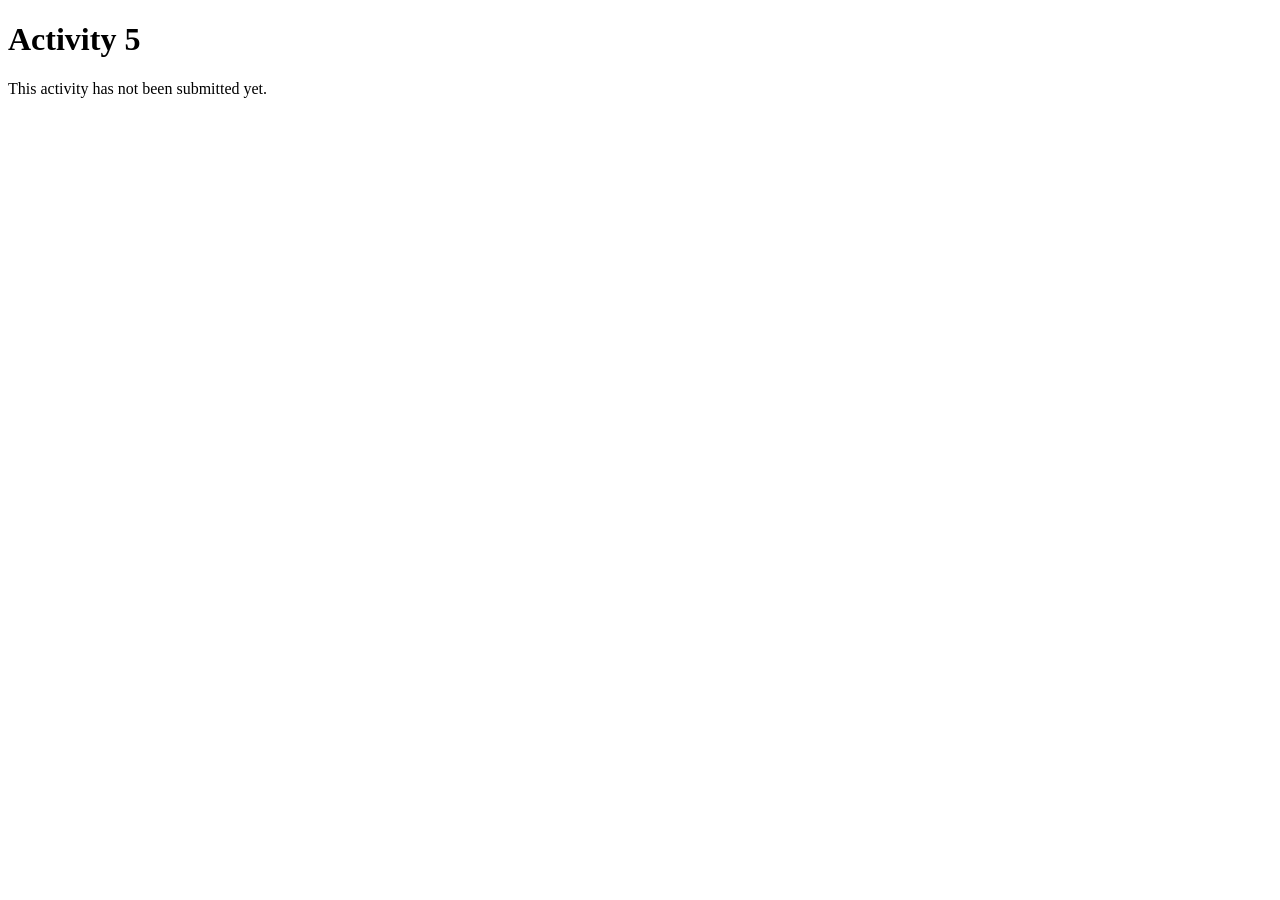
==== niedo-mco1/activity5/index.html @ 8d22f807 "'commit'" ====
<!DOCTYPE html>
<html lang="en">

<head>
  <meta charset="UTF-8" />
  <meta name="viewport" content="width=device-width, initial-scale=1.0" />
  <title>Activity 5 — Coming Soon</title>
</head>

<body>

  <h1>Activity 5</h1>
  <p>This activity has not been submitted yet.</p>

</body>

</html>
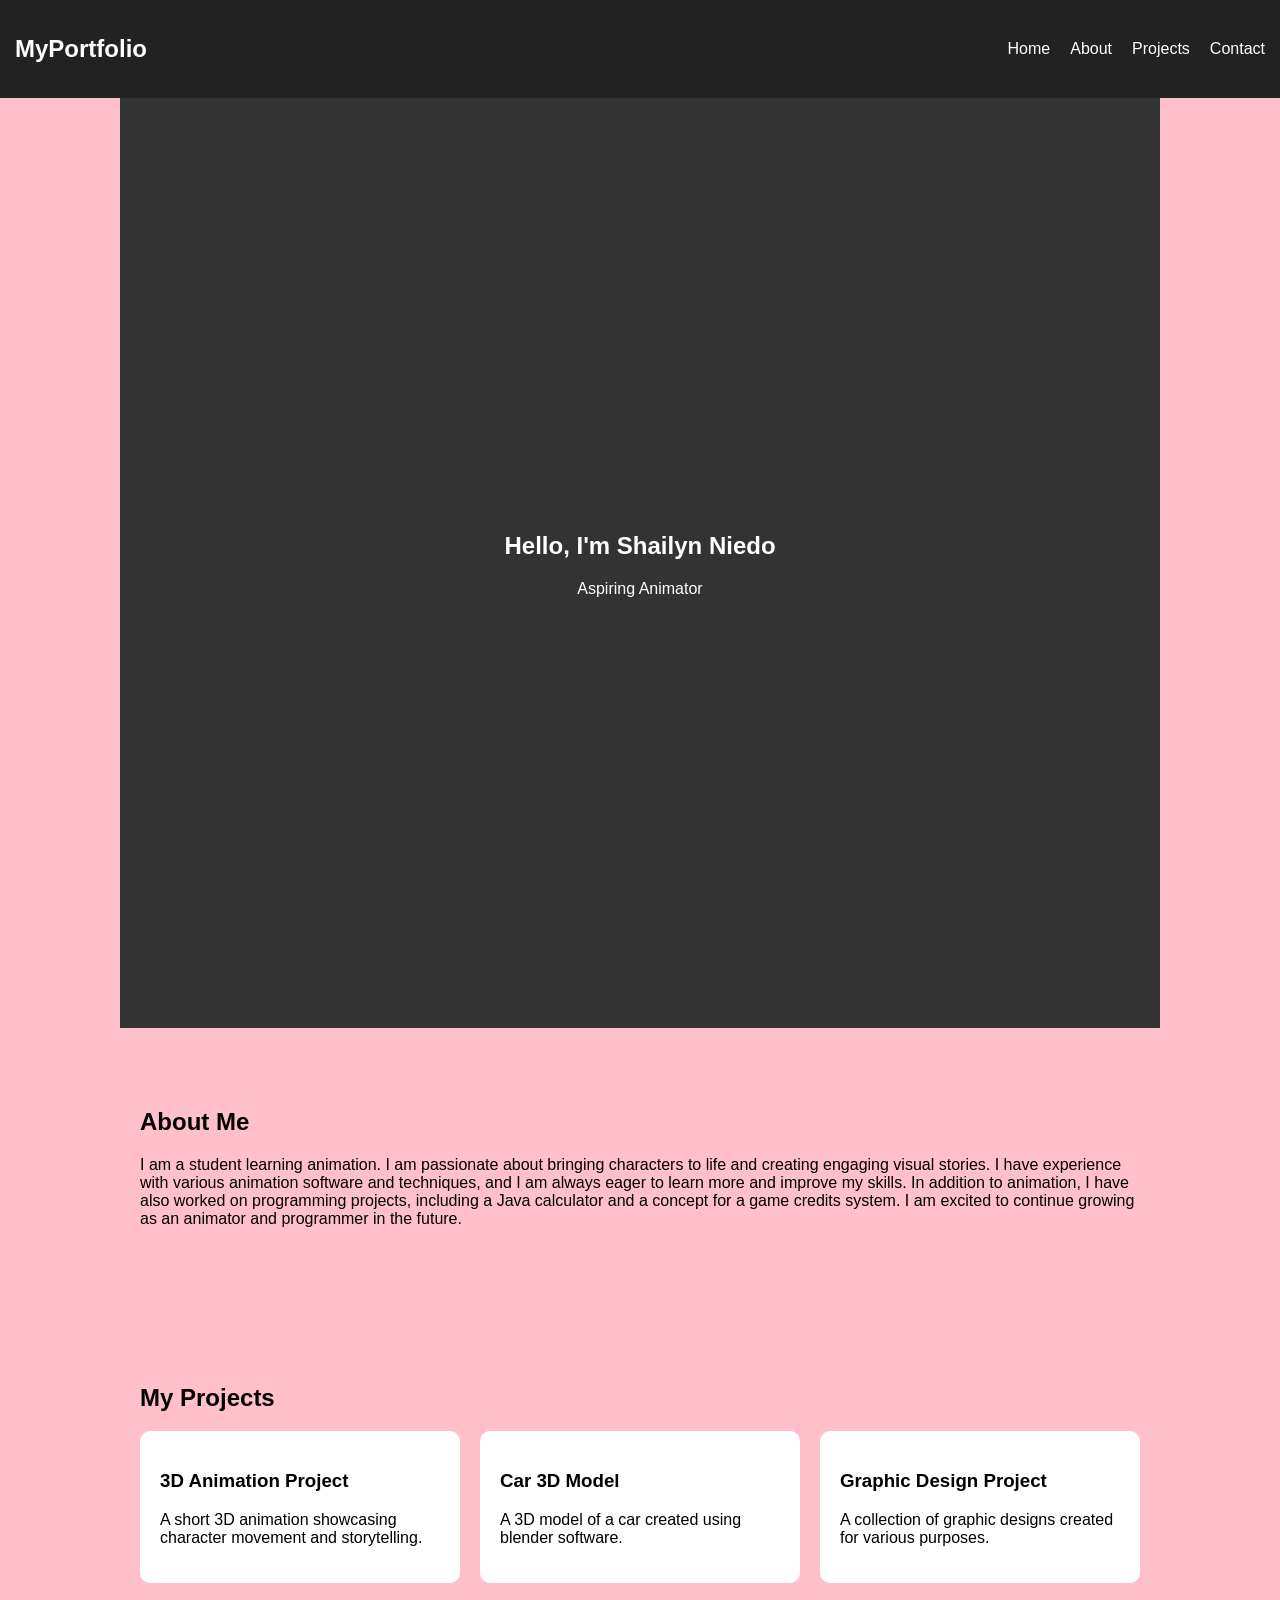
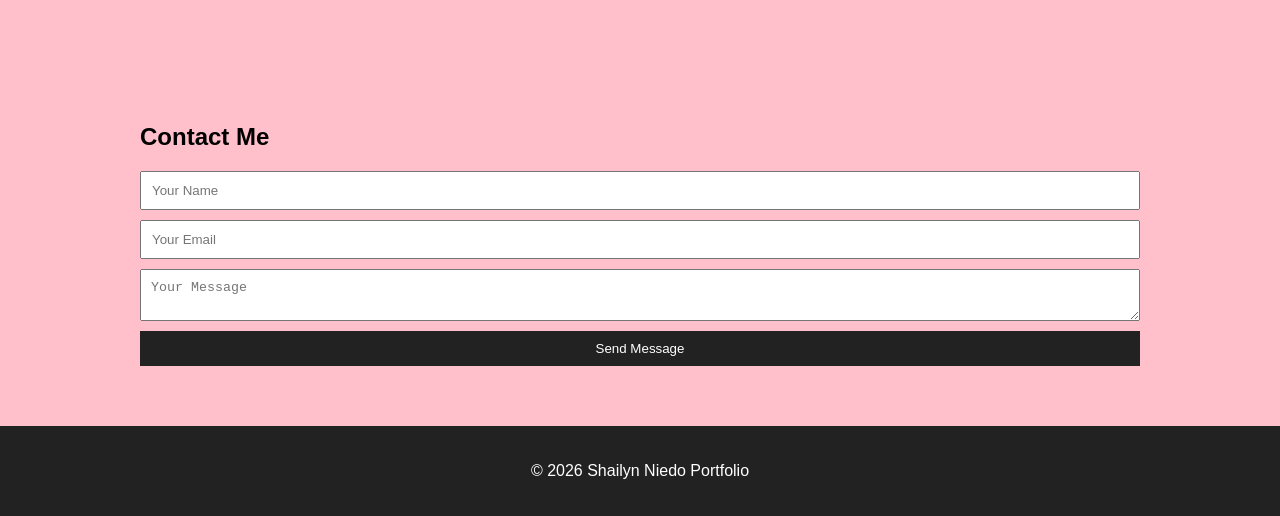
==== commit a00a97de: "niedo" ====
--- a/niedo-mco1/activity5/index.html
+++ b/niedo-mco1/activity5/index.html
@@ -1,17 +1,182 @@
-<!DOCTYPE html>
+<!doctype html>
 <html lang="en">
+  <head>
+    <meta charset="UTF-8" />
+    <meta name="viewport" content="width=device-width, initial-scale=1.0" />
+    <title>My Portfolio</title>
 
-<head>
-  <meta charset="UTF-8" />
-  <meta name="viewport" content="width=device-width, initial-scale=1.0" />
-  <title>Activity 5 — Coming Soon</title>
-</head>
+    <style>
+      body {
+        font-family: Arial, sans-serif;
+        margin: 0;
+        background: pink;
+      }
 
-<body>
+      /* Header */
+      header {
+        background: #222;
+        color: white;
+        padding: 15px;
+      }
 
-  <h1>Activity 5</h1>
-  <p>This activity has not been submitted yet.</p>
+      nav {
+        display: flex;
+        justify-content: space-between;
+        align-items: center;
+      }
 
-</body>
+      nav ul {
+        list-style: none;
+        display: flex;
+        gap: 20px;
+      }
 
+      nav a {
+        color: white;
+        text-decoration: none;
+      }
+
+      /* Landing */
+      .hero {
+        height: 90vh;
+        display: flex;
+        justify-content: center;
+        align-items: center;
+        text-align: center;
+        background: #333;
+        color: white;
+      }
+
+      /* Sections */
+      section {
+        padding: 60px 20px;
+        max-width: 1000px;
+        margin: auto;
+      }
+
+      /* Projects */
+      .projects {
+        display: grid;
+        grid-template-columns: repeat(auto-fit, minmax(250px, 1fr));
+        gap: 20px;
+      }
+
+      article {
+        background: white;
+        padding: 20px;
+        border-radius: 10px;
+      }
+
+      /* Contact */
+      form {
+        display: flex;
+        flex-direction: column;
+        gap: 10px;
+      }
+
+      input,
+      textarea {
+        padding: 10px;
+      }
+
+      button {
+        padding: 10px;
+        background: #222;
+        color: white;
+        border: none;
+      }
+
+      /* Footer */
+      footer {
+        text-align: center;
+        padding: 20px;
+        background: #222;
+        color: white;
+      }
+    </style>
+  </head>
+
+  <body>
+    <header>
+      <nav>
+        <h2>MyPortfolio</h2>
+
+        <ul>
+          <li><a href="#home">Home</a></li>
+          <li><a href="#about">About</a></li>
+          <li><a href="#projects">Projects</a></li>
+          <li><a href="#contact">Contact</a></li>
+        </ul>
+      </nav>
+    </header>
+
+    <main>
+      <!-- Landing Page -->
+      <section id="home" class="hero">
+        <div>
+          <h1>Hello, I'm Shailyn Niedo</h1>
+          <p>Aspiring Animator</p>
+        </div>
+      </section>
+
+      <!-- About Section -->
+      <section id="about">
+        <h2>About Me</h2>
+
+        <p>
+          I am a student learning animation. I am passionate about bringing
+          characters to life and creating engaging visual stories. I have
+          experience with various animation software and techniques, and I am
+          always eager to learn more and improve my skills. In addition to
+          animation, I have also worked on programming projects, including a
+          Java calculator and a concept for a game credits system. I am excited
+          to continue growing as an animator and programmer in the future.
+        </p>
+      </section>
+
+      <!-- Projects Section -->
+      <section id="projects">
+        <h2>My Projects</h2>
+
+        <div class="projects">
+          <article>
+            <h3>3D Animation Project</h3>
+            <p>
+              A short 3D animation showcasing character movement and
+              storytelling.
+            </p>
+          </article>
+
+          <article>
+            <h3>Car 3D Model</h3>
+            <p>A 3D model of a car created using blender software.</p>
+          </article>
+
+          <article>
+            <h3>Graphic Design Project</h3>
+            <p>A collection of graphic designs created for various purposes.</p>
+          </article>
+        </div>
+      </section>
+
+      <!-- Contact Section -->
+      <section id="contact">
+        <h2>Contact Me</h2>
+
+        <form>
+          <input type="text" placeholder="Your Name" required />
+
+          <input type="email" placeholder="Your Email" required />
+
+          <textarea placeholder="Your Message"></textarea>
+
+          <button type="submit">Send Message</button>
+        </form>
+      </section>
+    </main>
+
+    <footer>
+      <p>© 2026 Shailyn Niedo Portfolio</p>
+    </footer>
+  </body>
 </html>
